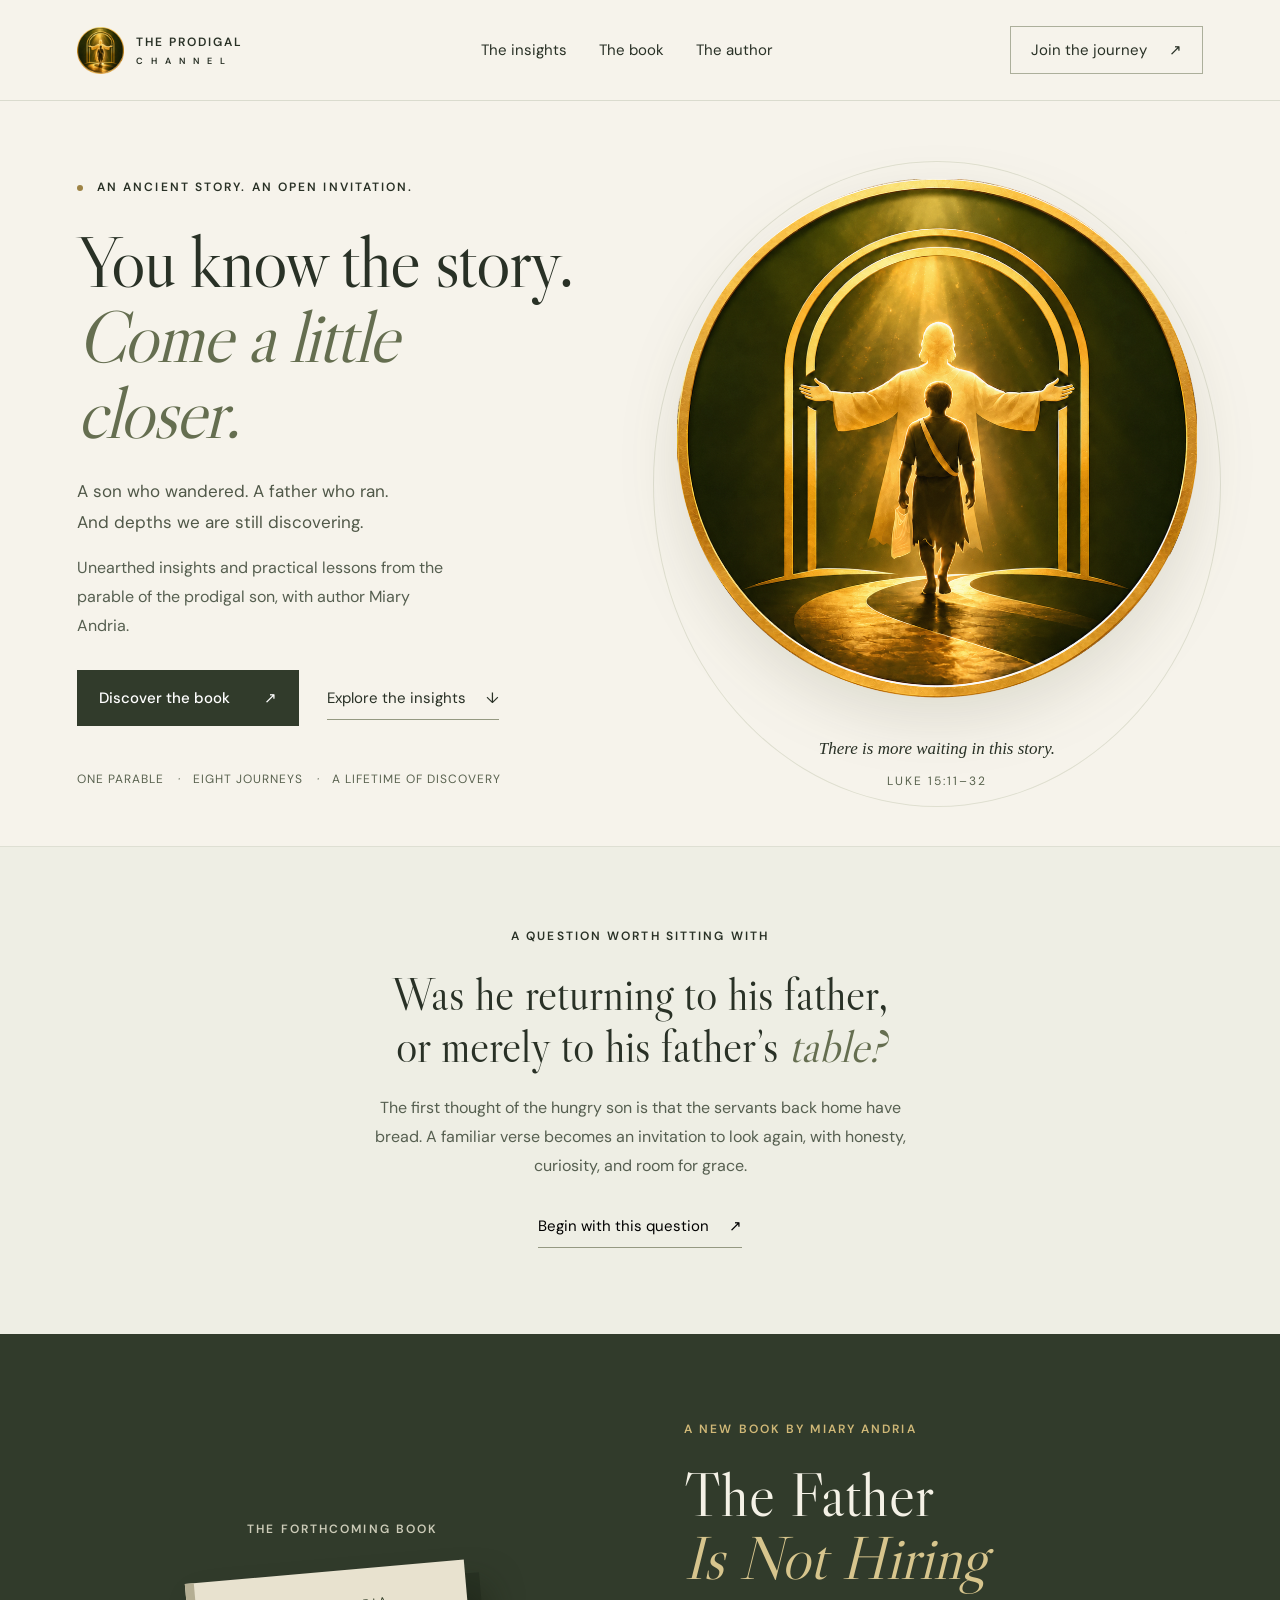
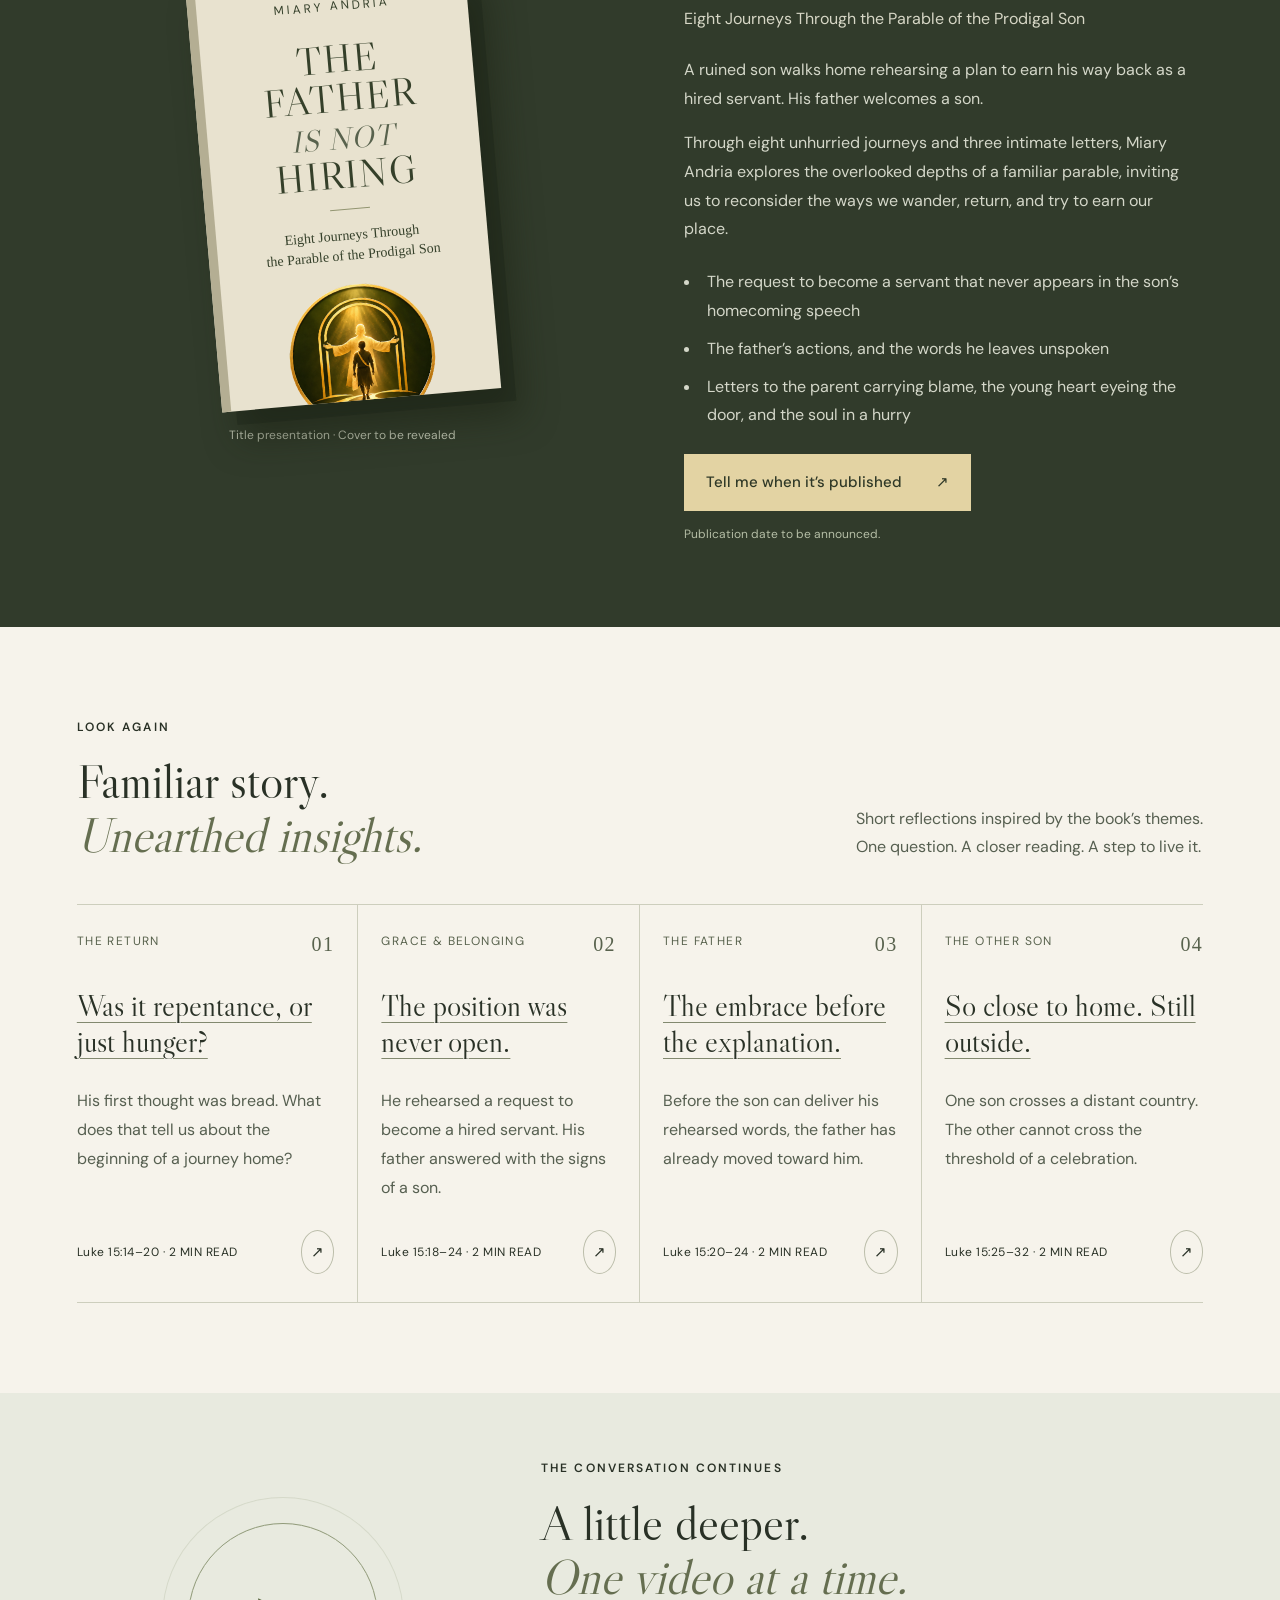
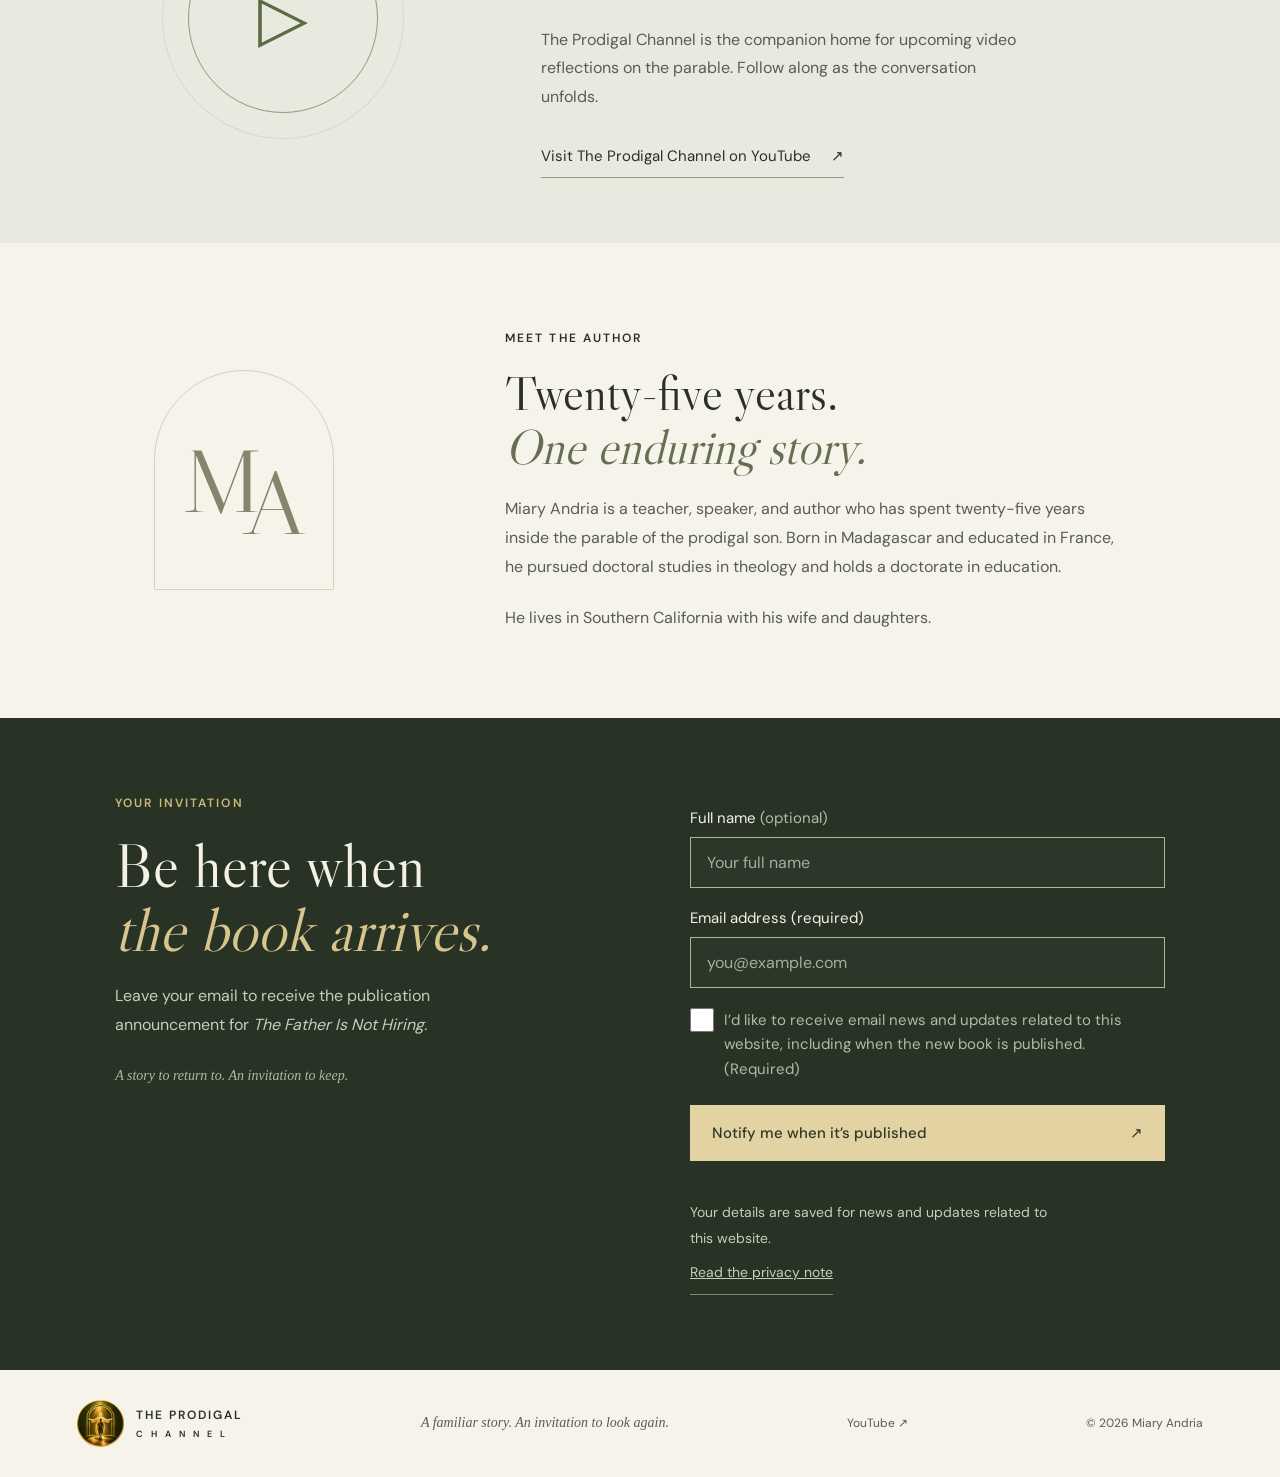
==== index.html @ 824c2f85 "Change sign-up to full name and align consent wording Rename the first_name column to full_name, and" ====
<!DOCTYPE html>
<html lang="en">
<head>
  <meta charset="UTF-8">
  <meta name="viewport" content="width=device-width, initial-scale=1">
  <title>The Prodigal Channel | The Father Is Not Hiring</title>
  <meta name="description" content="A familiar story. Unearthed insights. Explore the parable of the prodigal son and discover the forthcoming book by Miary Andria.">
  <link rel="icon" href="images/prodigal.png">
  <link rel="stylesheet" href="css/style.css">
  <script src="js/main.js" defer></script>
</head>
<body>
  <a class="skip-link" href="#main-content">Skip to main content</a>

  <header>
    <a class="brand" href="#" aria-label="The Prodigal Channel home">
      <img src="images/prodigal.png" alt="">
      <span>THE PRODIGAL<span class="brand-sub">C H A N N E L</span></span>
    </a>
    <nav aria-label="Main navigation">
      <a href="#insights">The insights</a>
      <a href="#book">The book</a>
      <a href="#author">The author</a>
    </nav>
    <a class="nav-cta" href="#notify">Join the journey <span aria-hidden="true">↗</span></a>
  </header>

  <main id="main-content" tabindex="-1">

    <!-- Hero -->
    <section class="hero">
      <div class="hero-copy">
        <div class="eyebrow"><span></span> AN ANCIENT STORY. AN OPEN INVITATION.</div>
        <h1>You know the story.<br><em>Come a little<br>closer.</em></h1>
        <p>A son who wandered. A father who ran.<br>And depths we are still discovering.</p>
        <p class="hero-small">Unearthed insights and practical lessons from the parable of the prodigal son, with author Miary Andria.</p>
        <div class="hero-actions">
          <a class="button" href="#book">Discover the book <span aria-hidden="true">↗</span></a>
          <a class="text-link" href="#insights">Explore the insights <span aria-hidden="true">↓</span></a>
        </div>
        <div class="verse">ONE PARABLE <i>·</i> EIGHT JOURNEYS <i>·</i> A LIFETIME OF DISCOVERY</div>
      </div>
      <div class="hero-art">
        <div class="orbit"></div>
        <img src="images/prodigal.png" alt="A son approaches a welcoming father through a golden archway">
        <div class="art-caption">There is more waiting in this story.<span>LUKE 15:11–32</span></div>
      </div>
    </section>

    <!-- Opening question -->
    <section class="opening">
      <span class="eyebrow">A QUESTION WORTH SITTING WITH</span>
      <h2>Was he returning to his father,<br>or merely to his father’s <em>table?</em></h2>
      <p>The first thought of the hungry son is that the servants back home have bread. A familiar verse becomes an invitation to look again, with honesty, curiosity, and room for grace.</p>
      <button class="text-link" aria-haspopup="dialog" data-dialog="dialog-hunger">Begin with this question <span aria-hidden="true">↗</span></button>
    </section>

    <!-- The book -->
    <section id="book" class="book-section">
      <div class="book-visual">
        <span class="eyebrow">THE FORTHCOMING BOOK</span>
        <div class="book-cover" aria-label="Title presentation, not final book cover">
          <div class="cover-top">MIARY ANDRIA</div>
          <div class="cover-title">THE FATHER<br><em>IS NOT</em><br>HIRING</div>
          <div class="cover-rule"></div>
          <div class="cover-sub">Eight Journeys Through<br>the Parable of the Prodigal Son</div>
          <img src="images/prodigal.png" alt="">
        </div>
        <small>Title presentation · Cover to be revealed</small>
      </div>
      <div class="book-copy">
        <div class="eyebrow gold">A NEW BOOK BY MIARY ANDRIA</div>
        <h2>The Father<br><em>Is Not Hiring</em></h2>
        <h3>Eight Journeys Through the Parable of the Prodigal Son</h3>
        <p>A ruined son walks home rehearsing a plan to earn his way back as a hired servant. His father welcomes a son.</p>
        <p>Through eight unhurried journeys and three intimate letters, Miary Andria explores the overlooked depths of a familiar parable, inviting us to reconsider the ways we wander, return, and try to earn our place.</p>
        <ul>
          <li>The request to become a servant that never appears in the son’s homecoming speech</li>
          <li>The father’s actions, and the words he leaves unspoken</li>
          <li>Letters to the parent carrying blame, the young heart eyeing the door, and the soul in a hurry</li>
        </ul>
        <a class="button light" href="#notify">Tell me when it’s published <span aria-hidden="true">↗</span></a>
        <small>Publication date to be announced.</small>
      </div>
    </section>

    <!-- Insights -->
    <section id="insights" class="insights">
      <div class="section-heading">
        <div>
          <div class="eyebrow">LOOK AGAIN</div>
          <h2>Familiar story.<br><em>Unearthed insights.</em></h2>
        </div>
        <p>Short reflections inspired by the book’s themes.<br>One question. A closer reading. A step to live it.</p>
      </div>
      <div class="article-grid">
        <article class="article">
          <div class="article-top"><span>THE RETURN</span><span>01</span></div>
          <h3><button class="article-trigger" aria-haspopup="dialog" data-dialog="dialog-hunger">Was it repentance, or just hunger?</button></h3>
          <p>His first thought was bread. What does that tell us about the beginning of a journey home?</p>
          <div class="article-bottom"><span>Luke 15:14–20 · 2 MIN READ</span><span class="circle-arrow" aria-hidden="true">↗</span></div>
        </article>
        <article class="article">
          <div class="article-top"><span>GRACE &amp; BELONGING</span><span>02</span></div>
          <h3><button class="article-trigger" aria-haspopup="dialog" data-dialog="dialog-position">The position was never open.</button></h3>
          <p>He rehearsed a request to become a hired servant. His father answered with the signs of a son.</p>
          <div class="article-bottom"><span>Luke 15:18–24 · 2 MIN READ</span><span class="circle-arrow" aria-hidden="true">↗</span></div>
        </article>
        <article class="article">
          <div class="article-top"><span>THE FATHER</span><span>03</span></div>
          <h3><button class="article-trigger" aria-haspopup="dialog" data-dialog="dialog-embrace">The embrace before the explanation.</button></h3>
          <p>Before the son can deliver his rehearsed words, the father has already moved toward him.</p>
          <div class="article-bottom"><span>Luke 15:20–24 · 2 MIN READ</span><span class="circle-arrow" aria-hidden="true">↗</span></div>
        </article>
        <article class="article">
          <div class="article-top"><span>THE OTHER SON</span><span>04</span></div>
          <h3><button class="article-trigger" aria-haspopup="dialog" data-dialog="dialog-outside">So close to home. Still outside.</button></h3>
          <p>One son crosses a distant country. The other cannot cross the threshold of a celebration.</p>
          <div class="article-bottom"><span>Luke 15:25–32 · 2 MIN READ</span><span class="circle-arrow" aria-hidden="true">↗</span></div>
        </article>
      </div>
    </section>

    <!-- YouTube -->
    <section class="youtube">
      <div class="play" aria-hidden="true">▷</div>
      <div>
        <div class="eyebrow">THE CONVERSATION CONTINUES</div>
        <h2>A little deeper.<br><em>One video at a time.</em></h2>
        <p>The Prodigal Channel is the companion home for upcoming video reflections on the parable. Follow along as the conversation unfolds.</p>
        <a class="text-link" href="https://www.youtube.com/@TheProdigalChannel">Visit The Prodigal Channel on YouTube <span aria-hidden="true">↗</span></a>
      </div>
    </section>

    <!-- Author -->
    <section id="author" class="author">
      <div class="author-mark" aria-hidden="true">M<span>A</span></div>
      <div>
        <div class="eyebrow">MEET THE AUTHOR</div>
        <h2>Twenty-five years.<br><em>One enduring story.</em></h2>
        <p>Miary Andria is a teacher, speaker, and author who has spent twenty-five years inside the parable of the prodigal son. Born in Madagascar and educated in France, he pursued doctoral studies in theology and holds a doctorate in education.</p>
        <p>He lives in Southern California with his wife and daughters.</p>
      </div>
    </section>

    <!-- Sign-up: submitted by js/main.js to api/signup.php -->
    <section id="notify" class="signup">
      <div>
        <div class="eyebrow gold">YOUR INVITATION</div>
        <h2>Be here when<br><em>the book arrives.</em></h2>
        <p>Leave your email to receive the publication announcement for <i>The Father Is Not Hiring.</i></p>
        <span class="signup-note">A story to return to. An invitation to keep.</span>
      </div>
      <div class="form-wrap">
        <form id="signup-form" action="api/signup.php" method="post" aria-label="Book publication notification" aria-describedby="signup-privacy">
          <label for="name">Full name <span>(optional)</span></label>
          <input id="name" name="name" autocomplete="name" placeholder="Your full name" maxlength="80">

          <label for="email">Email address (required)</label>
          <input id="email" name="email" type="email" inputmode="email" autocapitalize="none" spellcheck="false" autocomplete="email" placeholder="you@example.com" maxlength="254" required>

          <div class="honeypot" aria-hidden="true">
            <input name="website" aria-label="Leave this field empty" tabindex="-1" autocomplete="off">
          </div>

          <label class="consent">
            <input type="checkbox" name="consent" required>
            <span>I’d like to receive email news and updates related to this website, including when the new book is published. (Required)</span>
          </label>

          <button class="button light" type="submit">Notify me when it’s published <span aria-hidden="true">↗</span></button>
        </form>
        <p id="signup-status" class="form-status" role="status" aria-atomic="true" tabindex="-1"></p>
        <p id="signup-privacy" class="privacy-note">
          Your details are saved for news and updates related to this website.<br>
          <button aria-haspopup="dialog" data-dialog="dialog-privacy">Read the privacy note</button>
        </p>
      </div>
    </section>

  </main>

  <footer>
    <a class="brand" href="#" aria-label="The Prodigal Channel home">
      <img src="images/prodigal.png" alt="">
      <span>THE PRODIGAL<span class="brand-sub">C H A N N E L</span></span>
    </a>
    <span>A familiar story. An invitation to look again.</span>
    <a href="https://www.youtube.com/@TheProdigalChannel">YouTube ↗</a>
    <small>© 2026 Miary Andria</small>
  </footer>

  <!-- Dialogs -->

  <dialog id="dialog-hunger" aria-labelledby="dialog-hunger-title">
    <button class="close" aria-label="Close dialog">✕</button>
    <article>
      <div class="eyebrow">THE RETURN · Luke 15:14–20</div>
      <h2 id="dialog-hunger-title">Was it repentance, or just hunger?</h2>
      <span class="draft-note">A short reflection inspired by the book’s themes</span>
      <p>The son’s turning point begins with an ordinary, uncomfortable need: he is hungry. He remembers that his father’s hired servants have food to spare. Before he speaks of his wrongdoing, he thinks about survival.</p>
      <p>Does that make his return meaningless? The story invites us to sit with a more searching question. Must our motives be perfectly untangled before we take a step toward home? Hunger may start the journey, even when the traveler does not yet understand everything he needs.</p>
      <p>The father sees him while he is still far away. The welcome does not wait for a polished explanation. This is an invitation to examine our motives honestly without making perfect motives a condition for beginning.</p>
      <div class="practice">
        <div class="eyebrow">PUT IT INTO PRACTICE</div>
        <p>Name one need that has turned your attention toward God. Bring it honestly, without dressing it up.</p>
      </div>
      <a class="text-link" href="#notify">Continue the journey with the book <span aria-hidden="true">↗</span></a>
    </article>
  </dialog>

  <dialog id="dialog-position" aria-labelledby="dialog-position-title">
    <button class="close" aria-label="Close dialog">✕</button>
    <article>
      <div class="eyebrow">GRACE &amp; BELONGING · Luke 15:18–24</div>
      <h2 id="dialog-position-title">The position was never open.</h2>
      <span class="draft-note">A short reflection inspired by the book’s themes</span>
      <p>Before leaving the distant country, the son rehearses a speech. He will confess his sin, acknowledge his unworthiness, and ask to become a hired servant. It is a plan for survival, but also a plan to negotiate his place.</p>
      <p>When he reaches his father, the speech as Luke records it does not include that final request. Instead, the father calls for a robe, a ring, sandals, and a celebration. The son arrives with an employment proposal. The father speaks of his son being found.</p>
      <p>This is the question at the heart of The Father Is Not Hiring: where have we confused belonging with wages? Service can grow from love. It need not become an application for the love we long to receive.</p>
      <div class="practice">
        <div class="eyebrow">PUT IT INTO PRACTICE</div>
        <p>Notice one moment when you try to earn God’s welcome. What would the same act look like if it began with gratitude?</p>
      </div>
      <a class="text-link" href="#notify">Continue the journey with the book <span aria-hidden="true">↗</span></a>
    </article>
  </dialog>

  <dialog id="dialog-embrace" aria-labelledby="dialog-embrace-title">
    <button class="close" aria-label="Close dialog">✕</button>
    <article>
      <div class="eyebrow">THE FATHER · Luke 15:20–24</div>
      <h2 id="dialog-embrace-title">The embrace before the explanation.</h2>
      <span class="draft-note">A short reflection inspired by the book’s themes</span>
      <p>We often follow the son’s journey so closely that we hurry past the father’s movement. He sees. He feels compassion. He runs. He embraces. He kisses. All of this happens before the son’s recorded confession.</p>
      <p>The sequence matters. The father is not portrayed as a distant evaluator waiting to score a speech. His actions make the welcome visible before the son has explained himself. In this reunion, the father’s recorded words are directed to the servants as he prepares the celebration.</p>
      <p>This does not erase the son’s wrongdoing. It asks us to consider how compassion can meet someone in the truth of their failure. A welcome can open the way for an honest conversation.</p>
      <div class="practice">
        <div class="eyebrow">PUT IT INTO PRACTICE</div>
        <p>Think of a strained relationship. What small, wise act of compassion could make room for honesty?</p>
      </div>
      <a class="text-link" href="#notify">Continue the journey with the book <span aria-hidden="true">↗</span></a>
    </article>
  </dialog>

  <dialog id="dialog-outside" aria-labelledby="dialog-outside-title">
    <button class="close" aria-label="Close dialog">✕</button>
    <article>
      <div class="eyebrow">THE OTHER SON · Luke 15:25–32</div>
      <h2 id="dialog-outside-title">So close to home. Still outside.</h2>
      <span class="draft-note">A short reflection inspired by the book’s themes</span>
      <p>The older son is near the house when he hears the music. When he learns what has happened, he refuses to go in. His distance from the father is suddenly visible, even though he has never left the family’s land.</p>
      <p>His protest describes years of service and obedience. Yet he feels overlooked. The father comes out to him too, addressing him as a son and inviting him to see the returned wanderer as his brother.</p>
      <p>The parable leaves the invitation open. We are not told whether the older son enters. That unfinished ending turns the question toward us: can we rejoice in a welcome we did not control, for someone we believe has not earned it?</p>
      <div class="practice">
        <div class="eyebrow">PUT IT INTO PRACTICE</div>
        <p>Where has comparison made someone else’s joy feel like your loss? Pray for the freedom to celebrate their good.</p>
      </div>
      <a class="text-link" href="#notify">Continue the journey with the book <span aria-hidden="true">↗</span></a>
    </article>
  </dialog>

  <dialog id="dialog-privacy" aria-labelledby="dialog-privacy-title">
    <button class="close" aria-label="Close dialog">✕</button>
    <article>
      <div class="eyebrow">PRIVACY NOTE</div>
      <h2 id="dialog-privacy-title">A simple invitation.</h2>
      <p>This form collects your email address, optional full name, consent, and the date of your request so you can be notified when the new book is published.</p>
      <p>Your email address will never be shared with any other party. It will be used strictly for any news or updates related to this website.</p>
      <p>Respecting your privacy is our top priority.</p>
    </article>
  </dialog>
</body>
</html>
---- css/style.css ----
/* ---------- Fonts (self-hosted) ---------- */

@font-face {
  font-family: "DM Sans";
  font-style: normal;
  font-weight: 400;
  font-display: swap;
  src: url("../fonts/dm-sans-latin-400-normal.woff2") format("woff2");
}

@font-face {
  font-family: "DM Sans";
  font-style: normal;
  font-weight: 500;
  font-display: swap;
  src: url("../fonts/dm-sans-latin-500-normal.woff2") format("woff2");
}

@font-face {
  font-family: "DM Sans";
  font-style: normal;
  font-weight: 600;
  font-display: swap;
  src: url("../fonts/dm-sans-latin-600-normal.woff2") format("woff2");
}

@font-face {
  font-family: "DM Sans";
  font-style: normal;
  font-weight: 700;
  font-display: swap;
  src: url("../fonts/dm-sans-latin-700-normal.woff2") format("woff2");
}

@font-face {
  font-family: "Libre Caslon Display";
  font-style: normal;
  font-weight: 400;
  font-display: swap;
  src: url("../fonts/libre-caslon-display-latin-400-normal.woff2") format("woff2");
}


/* ---------- Tokens and base ---------- */

:root {
  --paper: #f6f3eb;
  --ink: #293126;
  --olive: #313b2b;
  --gold: #d0b877;
  --muted: #6d7066;
}
* {
  box-sizing: border-box;
}
html {
  scroll-behavior: smooth;
  scroll-padding-top: 30px;
}
body {
  background: var(--paper);
  color: var(--ink);
  margin: 0;
  font-family:
    DM Sans,
    Arial,
    sans-serif;
  font-size: 15px;
}
a {
  color: inherit;
  text-decoration: none;
}
button,
input {
  font: inherit;
}
button,
a,
input {
  -webkit-tap-highlight-color: transparent;
}
button {
  cursor: pointer;
}
:is(a:focus-visible, button:focus-visible, input:focus-visible) {
  outline-offset: 5px;
  outline: 3px solid #a08a47;
}

/* ---------- Header ---------- */

header {
  border-bottom: 1px solid #dadbce;
  justify-content: space-between;
  align-items: center;
  gap: 30px;
  max-width: 1440px;
  margin: auto;
  padding: 26px 6%;
  display: flex;
}
.brand {
  letter-spacing: 2px;
  align-items: center;
  gap: 12px;
  font-size: 12px;
  font-weight: 600;
  display: flex;
}
.brand img {
  object-fit: contain;
  width: 47px;
  height: 47px;
}
.brand-sub {
  letter-spacing: 4px;
  margin-top: 5px;
  font-size: 9px;
  display: block;
}
nav {
  gap: 32px;
  font-size: 13px;
  display: flex;
}
.nav-cta {
  border: 1px solid #acaf9b;
  padding: 13px 20px;
  font-size: 12px;
}
.nav-cta span {
  margin-left: 22px;
}

/* ---------- Hero ---------- */

.hero {
  grid-template-columns: 1.04fr 1fr;
  align-items: center;
  gap: 40px;
  max-width: 1440px;
  min-height: 730px;
  margin: auto;
  padding: 76px 6% 55px;
  display: grid;
}
.eyebrow {
  letter-spacing: 2.1px;
  font-size: 10px;
  font-weight: 600;
  line-height: 1.8;
}
.eyebrow > span {
  background: #9d8345;
  border-radius: 50%;
  width: 6px;
  height: 6px;
  margin-right: 9px;
  display: inline-block;
}
h1,
h2,
h3,
p {
  margin: 0;
}
h1,
h2,
h3 {
  font-family:
    Libre Caslon Display,
    Georgia,
    serif;
  font-weight: 400;
}
h1 {
  letter-spacing: -2px;
  margin: 25px 0;
  font-size: clamp(55px, 5.7vw, 84px);
  line-height: 1.04;
}
em {
  color: #7d805c;
  font-weight: 400;
}
h1 em {
  font-style: italic;
}
p {
  line-height: 1.8;
}
.hero-copy > p {
  color: #505848;
  font-size: 17px;
}
.hero-copy .hero-small {
  max-width: 370px;
  color: var(--muted);
  margin-top: 17px;
  font-size: 13px;
}
.hero-actions {
  align-items: center;
  gap: 28px;
  margin: 29px 0 43px;
  display: flex;
}
.button {
  background: var(--olive);
  color: #fff;
  border: 0;
  justify-content: space-between;
  align-items: center;
  gap: 34px;
  padding: 17px 22px;
  font-size: 12px;
  font-weight: 500;
  transition:
    background 0.2s,
    transform 0.2s;
  display: inline-flex;
}
.button:hover {
  background: #4e5b3d;
  transform: translateY(-2px);
}
.text-link {
  background: 0 0;
  border: 0;
  border-bottom: 1px solid #959982;
  align-items: center;
  gap: 20px;
  padding: 7px 0;
  font-size: 12px;
  display: inline-flex;
}
.verse {
  letter-spacing: 1.6px;
  color: #777e70;
  font-size: 8px;
}
.verse i {
  padding: 0 9px;
}
.hero-art {
  text-align: center;
  position: relative;
}
.hero-art > img {
  filter: drop-shadow(0 22px 28px #3d3f1820);
  width: 100%;
  max-width: 520px;
  position: relative;
}
.orbit {
  border: 1px solid #dfdfd0;
  border-radius: 50%;
  position: absolute;
  inset: -18px;
}
.art-caption {
  margin-top: 35px;
  font:
    italic 17px Georgia,
    serif;
  position: relative;
}
.art-caption span {
  letter-spacing: 2px;
  color: var(--muted);
  margin-top: 14px;
  font:
    8px DM Sans,
    sans-serif;
  display: block;
}

/* ---------- Opening question ---------- */

.opening {
  text-align: center;
  background: #eeeee4;
  border-top: 1px solid #dedfd3;
  padding: 77px 24px 86px;
}
.opening h2 {
  margin: 22px 0;
  font-size: 45px;
  line-height: 1.14;
}
.opening p {
  max-width: 570px;
  color: var(--muted);
  margin: 0 auto 24px;
  font-size: 14px;
}

/* ---------- The book ---------- */

.book-section {
  background: var(--olive);
  color: #f4f1e6;
  grid-template-columns: 1fr 1fr;
  align-items: center;
  gap: 8%;
  padding: 85px max(7%, 50vw - 600px);
  display: grid;
}
.book-visual {
  text-align: center;
}
.book-visual > .eyebrow {
  color: #cccbb8;
}
.book-cover {
  color: #35402a;
  background: #e8e2cf;
  border-left: 9px solid #b4ae93;
  width: 280px;
  min-height: 415px;
  margin: 30px auto 22px;
  padding: 27px 22px 0;
  position: relative;
  overflow: hidden;
  transform: rotate(-5deg);
  box-shadow:
    14px 14px #18231555,
    18px 28px 34px #19201080;
}
.cover-top {
  letter-spacing: 3px;
  font-size: 9px;
}
.cover-title {
  letter-spacing: 1px;
  margin-top: 25px;
  font:
    39px/0.99 Libre Caslon Display,
    Georgia,
    serif;
}
.cover-title em {
  font-size: 30px;
}
.cover-rule {
  border-top: 1px solid #929571;
  width: 40px;
  margin: 16px auto;
}
.cover-sub {
  font:
    13px/1.4 Georgia,
    serif;
}
.book-cover img {
  width: 145px;
  margin: 19px auto -29px;
  display: block;
}
.book-visual small {
  color: #b9bfac;
  font-size: 9px;
}
.gold {
  color: var(--gold);
}
.book-copy h2 {
  margin: 22px 0 16px;
  font-size: 61px;
  line-height: 1.04;
}
.book-copy h3 {
  color: #d7d7c6;
  max-width: 310px;
  margin-bottom: 25px;
  font-family: inherit;
  font-size: 12px;
  font-weight: 400;
  line-height: 1.6;
}
.book-copy p {
  color: #d4d7c9;
  margin: 15px 0;
  font-size: 13px;
}
.book-copy ul {
  color: #d4d7c9;
  margin: 24px 0;
  padding-left: 17px;
  font-size: 12px;
  line-height: 1.8;
}
.book-copy li {
  margin: 9px 0;
  padding-left: 6px;
}
.light {
  color: #2f3827;
  background: #e3d3a3;
}
.light:hover {
  background: #f4e2ad;
}
.book-copy small {
  color: #b4bda5;
  margin-top: 15px;
  font-size: 10px;
  display: block;
}

/* ---------- Insights ---------- */

.insights {
  max-width: 1440px;
  margin: auto;
  padding: 90px 6%;
}
.section-heading {
  justify-content: space-between;
  align-items: flex-end;
  gap: 30px;
  margin-bottom: 42px;
  display: flex;
}
.section-heading h2,
.author h2,
.youtube h2 {
  margin-top: 16px;
  font-size: 49px;
  line-height: 1.1;
}
.section-heading > p {
  color: var(--muted);
  font-size: 13px;
}
.article-grid {
  border-top: 1px solid #cdcebd;
  border-bottom: 1px solid #cdcebd;
  grid-template-columns: repeat(4, 1fr);
  display: grid;
}
.article {
  text-align: left;
  color: inherit;
  background: 0 0;
  border: 0;
  border-right: 1px solid #cdcebd;
  flex-direction: column;
  padding: 28px 23px;
  transition: background 0.2s;
  display: flex;
}
.article:first-child {
  padding-left: 0;
}
.article:last-child {
  border-right: 0;
  padding-right: 0;
}
.article:hover {
  background: #eeeee3;
}
.article-top {
  color: #7c8066;
  letter-spacing: 1.4px;
  justify-content: space-between;
  gap: 12px;
  font-size: 8px;
  display: flex;
}
.article-top span:last-child {
  color: #a6a990;
  font: 20px Georgia;
}
.article h3 {
  min-height: 100px;
  margin: 27px 0 18px;
  font-size: 30px;
  line-height: 1.12;
}
.article p {
  color: var(--muted);
  margin-bottom: 28px;
  font-size: 12px;
}
.article-bottom {
  letter-spacing: 0.5px;
  justify-content: space-between;
  align-items: center;
  gap: 8px;
  margin-top: auto;
  font-size: 7px;
  display: flex;
}
.circle-arrow {
  border: 1px solid #bcbeab;
  border-radius: 50%;
  padding: 9px;
  font-size: 15px;
}

/* ---------- YouTube ---------- */

.youtube {
  background: #e8eadf;
  grid-template-columns: 0.7fr 1.3fr;
  align-items: center;
  gap: 90px;
  padding: 65px max(9%, 50vw - 575px);
  display: grid;
}
.play {
  color: #5d6b45;
  border: 1px solid #919b7a;
  border-radius: 50%;
  justify-content: center;
  align-items: center;
  width: 190px;
  height: 190px;
  margin: auto;
  font-size: 65px;
  display: flex;
  box-shadow:
    0 0 0 25px #e8eadf,
    0 0 0 26px #d5d9c9;
}
.youtube p {
  max-width: 480px;
  color: var(--muted);
  margin: 22px 0;
  font-size: 13px;
}

/* ---------- Author ---------- */

.author {
  grid-template-columns: 0.6fr 1.4fr;
  align-items: center;
  gap: 85px;
  max-width: 1300px;
  margin: auto;
  padding: 85px 12%;
  display: grid;
}
.author-mark {
  color: #83866c;
  border: 1px solid #d1d2bf;
  border-radius: 100px 100px 0 0;
  justify-content: center;
  align-items: center;
  width: 180px;
  height: 220px;
  font:
    90px Libre Caslon Display,
    Georgia;
  display: flex;
}
.author-mark span {
  margin-top: 45px;
  margin-left: -15px;
}
.author p {
  color: var(--muted);
  margin-top: 22px;
  font-size: 13px;
}

/* ---------- Sign-up ---------- */

.signup {
  color: #f4f1e5;
  background: #293325;
  grid-template-columns: 1fr 1fr;
  gap: 100px;
  padding: 75px 9%;
  display: grid;
}
.signup h2 {
  margin: 20px 0;
  font-size: 61px;
  line-height: 1.05;
}
.signup p {
  color: #c6cebb;
  max-width: 370px;
  font-size: 13px;
}
.signup-note {
  color: #afba9e;
  margin-top: 28px;
  font: italic 14px Georgia;
  display: block;
}
.form-wrap {
  padding-top: 15px;
}
form label:not(.consent) {
  margin-bottom: 9px;
  font-size: 11px;
  display: block;
}
label > span {
  color: #b2bba7;
}
form input:not([type="checkbox"]) {
  color: #fff;
  background: #ffffff05;
  border: 1px solid #64715a;
  border-radius: 0;
  width: 100%;
  margin-bottom: 20px;
  padding: 14px 16px;
}
input::placeholder {
  color: #a4af9b;
}
.consent {
  align-items: flex-start;
  gap: 10px;
  margin: 0 0 23px;
  font-size: 11px;
  line-height: 1.6;
  display: flex;
}
.consent input {
  accent-color: #cfbd89;
  margin-top: 3px;
}
.form-wrap .button {
  width: 100%;
}
.button:disabled {
  opacity: 0.6;
}
.signup .privacy-note {
  margin-top: 15px;
  font-size: 10px;
  line-height: 1.8;
}
.privacy-note button {
  color: inherit;
  background: 0 0;
  border: 0;
  border-bottom: 1px solid #7e8b70;
  padding: 0;
  font-size: 10px;
}
.form-status {
  padding-top: 10px;
}
.signup .success {
  color: #e5d6aa;
  padding: 30px 0;
  font: 26px/1.5 Georgia;
}
.honeypot {
  width: 1px;
  height: 1px;
  position: absolute;
  left: -10000px;
  overflow: hidden;
}

/* ---------- Footer ---------- */

footer {
  justify-content: space-between;
  align-items: center;
  gap: 25px;
  padding: 30px 6%;
  display: flex;
}
footer > span {
  color: var(--muted);
  font: italic 12px Georgia;
}
footer > a:not(.brand),
footer small {
  color: var(--muted);
  font-size: 10px;
}

/* ---------- Dialogs ---------- */

dialog {
  background: var(--paper);
  color: var(--ink);
  border: 0;
  border-radius: 2px;
  width: min(760px, 100% - 30px);
  max-height: 88vh;
  padding: 60px;
}
dialog::backdrop {
  -webkit-backdrop-filter: blur(4px);
  backdrop-filter: blur(4px);
  background: #172113b8;
}
.close {
  color: var(--ink);
  background: 0 0;
  border: 0;
  font-size: 23px;
  position: absolute;
  top: 18px;
  right: 20px;
}
dialog h2 {
  margin: 20px 0;
  font-size: 48px;
  line-height: 1.1;
}
dialog p {
  color: #535d49;
  margin: 20px 0;
  font-size: 15px;
}
.draft-note {
  color: #858b78;
  font-size: 10px;
}
.practice {
  background: #e8eadf;
  margin: 28px 0;
  padding: 22px;
}
.practice p {
  margin: 10px 0 0;
}

/* ---------- Responsive layout ---------- */

@media (min-width: 1500px) {
  .hero {
    min-height: 800px;
  }
}
@media (max-width: 1000px) {
  nav {
    gap: 17px;
  }
  .hero {
    gap: 20px;
    min-height: 650px;
  }
  .hero-actions {
    gap: 15px;
  }
  .verse {
    font-size: 7px;
  }
  .article-grid {
    grid-template-columns: repeat(2, 1fr);
  }
  .article:nth-child(2) {
    border-right: 0;
  }
  .article:nth-child(n + 3) {
    border-top: 1px solid #cdcebd;
  }
  .article:first-child,
  .article:last-child {
    padding: 28px 23px;
  }
  .article h3 {
    min-height: 65px;
  }
  .signup {
    gap: 50px;
  }
  .author {
    gap: 45px;
    padding: 70px 8%;
  }
  .book-section {
    gap: 6%;
  }
  .book-copy h2 {
    font-size: 52px;
  }
  .youtube {
    gap: 55px;
  }
  footer > span {
    display: none;
  }
}
@media (max-width: 680px) {
  header {
    gap: 12px;
    padding: 18px 6%;
  }
  nav {
    display: none;
  }
  .brand {
    letter-spacing: 1px;
    font-size: 10px;
  }
  .brand img {
    width: 38px;
    height: 38px;
  }
  .brand-sub {
    font-size: 8px;
  }
  .nav-cta {
    padding: 10px;
    font-size: 10px;
  }
  .nav-cta span {
    margin-left: 10px;
  }
  .hero {
    grid-template-columns: 1fr;
    gap: 60px;
    padding-top: 45px;
  }
  .hero h1 {
    font-size: 62px;
  }
  .hero-copy > p {
    font-size: 16px;
  }
  .hero-art {
    max-width: 330px;
    margin: 0 auto 20px;
  }
  .hero-actions {
    flex-wrap: wrap;
  }
  .eyebrow {
    font-size: 9px;
  }
  .verse {
    font-size: 7px;
  }
  .opening {
    padding: 55px 7%;
  }
  .opening h2 {
    font-size: 36px;
  }
  .book-section {
    grid-template-columns: 1fr;
    gap: 50px;
    padding: 55px 8%;
  }
  .book-copy h2 {
    font-size: 53px;
  }
  .book-visual {
    order: 2;
  }
  .book-cover {
    width: 240px;
    min-height: 370px;
  }
  .cover-title {
    font-size: 33px;
  }
  .book-cover img {
    width: 125px;
  }
  .insights {
    padding: 55px 6%;
  }
  .section-heading {
    display: block;
  }
  .section-heading > p {
    margin-top: 20px;
  }
  .section-heading h2,
  .author h2,
  .youtube h2 {
    font-size: 41px;
  }
  .article-grid {
    grid-template-columns: 1fr;
  }
  .article {
    border-bottom: 1px solid #cdcebd;
    border-right: 0;
    padding: 25px 0 !important;
  }
  .article:nth-child(n + 3) {
    border-top: 0;
  }
  .article h3 {
    min-height: 0;
    margin: 17px 0;
    font-size: 33px;
  }
  .article p {
    margin-bottom: 20px;
    font-size: 13px;
  }
  .article-bottom {
    font-size: 9px;
  }
  .article:last-child {
    border-bottom: 0;
  }
  .youtube {
    grid-template-columns: 1fr;
    gap: 40px;
    padding: 55px 8%;
  }
  .play {
    width: 105px;
    height: 105px;
    margin: 20px auto;
    font-size: 40px;
  }
  .author {
    grid-template-columns: 1fr;
    gap: 30px;
    padding: 55px 8%;
  }
  .author-mark {
    width: 90px;
    height: 110px;
    font-size: 50px;
  }
  .author-mark span {
    margin-top: 25px;
    margin-left: -8px;
  }
  .signup {
    grid-template-columns: 1fr;
    gap: 25px;
    padding: 55px 8%;
  }
  .signup h2 {
    font-size: 52px;
  }
  footer {
    flex-wrap: wrap;
    padding: 25px 6%;
  }
  footer small {
    width: 100%;
  }
  dialog {
    padding: 50px 24px 30px;
  }
  dialog h2 {
    font-size: 38px;
  }
}
@media (prefers-reduced-motion: reduce) {
  html {
    scroll-behavior: auto;
  }
  * {
    transition: none !important;
  }
}

/* ---------- Accessibility and type refinements ---------- */

:root {
  --muted: #565f50;
}
body {
  font-size: 1rem;
}
p,
li {
  overflow-wrap: anywhere;
}
main:focus {
  outline: none;
}
img {
  max-width: 100%;
}
header,
section,
footer,
.hero-copy,
.hero-art,
.book-copy,
.form-wrap {
  min-width: 0;
}
.skip-link {
  z-index: 1000;
  color: #293126;
  background: #fff;
  border: 3px solid #293126;
  padding: 16px;
  position: fixed;
  top: 12px;
  left: 12px;
  transform: translateY(-200%);
}
.skip-link:focus {
  transform: translateY(0);
}
a:focus-visible {
  outline-offset: 4px;
  outline: 3px solid #293126;
  box-shadow: 0 0 0 7px #f6f3eb;
}
button:focus-visible {
  outline-offset: 4px;
  outline: 3px solid #293126;
  box-shadow: 0 0 0 7px #f6f3eb;
}
input:focus-visible {
  outline-offset: 4px;
  outline: 3px solid #293126;
  box-shadow: 0 0 0 7px #f6f3eb;
}
[tabindex="-1"]:focus-visible {
  outline-offset: 4px;
  outline: 3px solid #293126;
  box-shadow: 0 0 0 7px #f6f3eb;
}
:is(.signup :focus-visible, .book-section :focus-visible) {
  outline-color: #fff;
  box-shadow: 0 0 0 7px #293325;
}
nav a,
.nav-cta,
footer a,
.text-link {
  align-items: center;
  min-height: 44px;
  display: inline-flex;
}
.button {
  white-space: normal;
  min-height: 48px;
  font-size: 0.9375rem;
  line-height: 1.5;
}
.text-link,
.nav-cta,
nav {
  font-size: 0.9375rem;
}
.eyebrow {
  font-size: 0.75rem;
}
.verse {
  color: #59624f;
  letter-spacing: 1px;
  font-size: 0.75rem;
  line-height: 1.8;
}
.hero-copy .hero-small,
.opening p,
.book-copy p,
.book-copy ul,
.section-heading > p,
.article p,
.youtube p,
.author p,
.signup p,
dialog p {
  font-size: 1rem;
}
.book-copy h3 {
  max-width: none;
  font-size: 1rem;
}
.hero-actions {
  flex-wrap: wrap;
}
.art-caption span,
.book-visual small,
.book-copy small,
.article-top,
.article-bottom,
.draft-note,
footer small,
footer > a:not(.brand),
.cover-top {
  font-size: 0.75rem;
}
.art-caption span,
.article-top,
.article-top span:last-child,
.draft-note {
  color: #58624d;
}
.article-top span:last-child {
  font-size: 1.25rem;
}
.article-bottom {
  flex-wrap: wrap;
  line-height: 1.6;
}
.article h3 {
  min-height: 0;
}
.article-trigger {
  font: inherit;
  color: inherit;
  text-align: left;
  text-underline-offset: 6px;
  background: 0 0;
  border: 0;
  width: 100%;
  min-height: 44px;
  padding: 5px 0;
  line-height: 1.2;
  -webkit-text-decoration: underline #82896f;
  text-decoration: underline #82896f;
  text-decoration-thickness: 1px;
}
.article-trigger:hover {
  text-decoration-thickness: 2px;
}
.article {
  cursor: default;
}
.article p {
  margin-top: 4px;
}
.article-top {
  flex-wrap: wrap;
}
.article-top span:last-child,
.cover-title em {
  color: #58624d;
}
.cover-sub {
  font-size: 0.875rem;
}
em {
  color: #656e50;
}
.book-copy h2 em,
.signup h2 em {
  color: #d7c58d;
}
.article-grid {
  gap: 0;
}
form label:not(.consent),
.consent {
  font-size: 0.9375rem;
}
.consent {
  cursor: pointer;
  align-items: flex-start;
  min-height: 44px;
}
.consent input {
  accent-color: #e3d3a3;
  flex: 0 0 24px;
  width: 24px;
  height: 24px;
  margin: 0;
}
.consent span {
  line-height: 1.65;
}
form input:not([type="checkbox"]) {
  border-color: #acb89e;
  min-height: 48px;
  font-size: 1rem;
}
.signup .privacy-note,
.privacy-note button {
  font-size: 0.875rem;
}
.privacy-note button {
  min-height: 44px;
  text-decoration: underline;
}
.form-status {
  min-height: 1.5em;
}
.close {
  float: right;
  z-index: 1;
  background: var(--paper);
  width: 44px;
  height: 44px;
  margin: -40px -15px 0 0;
  position: sticky;
  top: 10px;
  right: 10px;
}
.brand-sub {
  letter-spacing: 3px;
}
dialog {
  overscroll-behavior: contain;
}
.book-cover {
  max-width: 100%;
}
footer {
  flex-wrap: wrap;
}
footer > span {
  font-size: 0.875rem;
}
.play {
  flex-shrink: 0;
}

/* ---------- Responsive refinements ---------- */

@media (max-width: 1100px) {
  .article-grid {
    grid-template-columns: repeat(2, minmax(0, 1fr));
  }
  .article:nth-child(2) {
    border-right: 0;
  }
  .article:nth-child(n + 3) {
    border-top: 1px solid #cdcebd;
  }
  .article:first-child,
  .article:last-child {
    padding: 28px 23px;
  }
  .hero h1 {
    font-size: clamp(3rem, 6vw, 5.25rem);
  }
  .hero-art {
    width: 100%;
  }
  .signup {
    gap: 40px;
  }
  .book-copy .button {
    gap: 12px;
  }
}
@media (max-width: 760px) {
  header {
    flex-wrap: wrap;
    gap: 12px;
  }
  header nav {
    border-top: 1px solid #d1d3c5;
    flex-wrap: wrap;
    order: 3;
    justify-content: space-between;
    gap: 10px;
    width: 100%;
    padding-top: 8px;
    display: flex;
  }
  .hero {
    grid-template-columns: minmax(0, 1fr);
    gap: 48px;
  }
  .hero-art {
    max-width: 420px;
    margin: auto;
  }
  .book-section,
  .signup,
  .youtube,
  .author {
    grid-template-columns: minmax(0, 1fr);
  }
  .section-heading {
    display: block;
  }
  .section-heading > p {
    margin-top: 20px;
  }
  .author-mark {
    margin: auto;
  }
  .hero-art .orbit {
    inset: -10px;
  }
  .book-visual {
    order: 0;
  }
  .book-copy h2,
  .signup h2 {
    font-size: clamp(2.75rem, 9vw, 3.8rem);
  }
}
@media (max-width: 680px) {
  .article-grid {
    grid-template-columns: minmax(0, 1fr);
  }
  .article:nth-child(n) {
    border-top: 0;
    border-bottom: 1px solid #cdcebd;
    border-right: 0;
  }
  .hero h1 {
    letter-spacing: -1px;
    font-size: clamp(2.75rem, 10.5vw, 3.875rem);
  }
  .nav-cta {
    font-size: 0.8125rem;
  }
  .brand {
    gap: 8px;
    font-size: 0.6875rem;
  }
  .brand-sub {
    letter-spacing: 2px;
    font-size: 0.625rem;
  }
  .hero {
    padding-top: 35px;
  }
  .hero-art {
    width: calc(100% - 20px);
    max-width: 330px;
  }
  .verse {
    font-size: 0.75rem;
  }
  .eyebrow {
    letter-spacing: 1.5px;
    font-size: 0.75rem;
  }
  .article-bottom {
    font-size: 0.75rem;
  }
  .book-cover {
    transform: none;
  }
  .book-copy .button,
  .hero-actions .button {
    max-width: 100%;
  }
  .signup .button {
    gap: 10px;
  }
  .opening h2,
  .section-heading h2,
  .author h2,
  .youtube h2,
  dialog h2 {
    font-size: clamp(2rem, 8vw, 2.6rem);
  }
  dialog {
    padding: 55px 24px 30px;
  }
  .close {
    margin: -45px -12px 0 0;
  }
  .text-link {
    gap: 12px;
    line-height: 1.6;
  }
  footer .brand {
    max-width: 100%;
  }
}

/* ---------- High-contrast mode ---------- */

@media (forced-colors: active) {
  .button,
  .article-trigger,
  .close,
  .nav-cta,
  input {
    border: 1px solid buttontext;
  }
  .consent input {
    -webkit-appearance: auto;
    appearance: auto;
  }
  :is(a:focus-visible, button:focus-visible, input:focus-visible) {
    box-shadow: none;
    outline: 3px solid highlight;
  }
}
.close {
  float: none;
  margin: -35px 0 16px auto;
  display: block;
  top: 0;
  right: 0;
}
dialog article {
  clear: none;
}
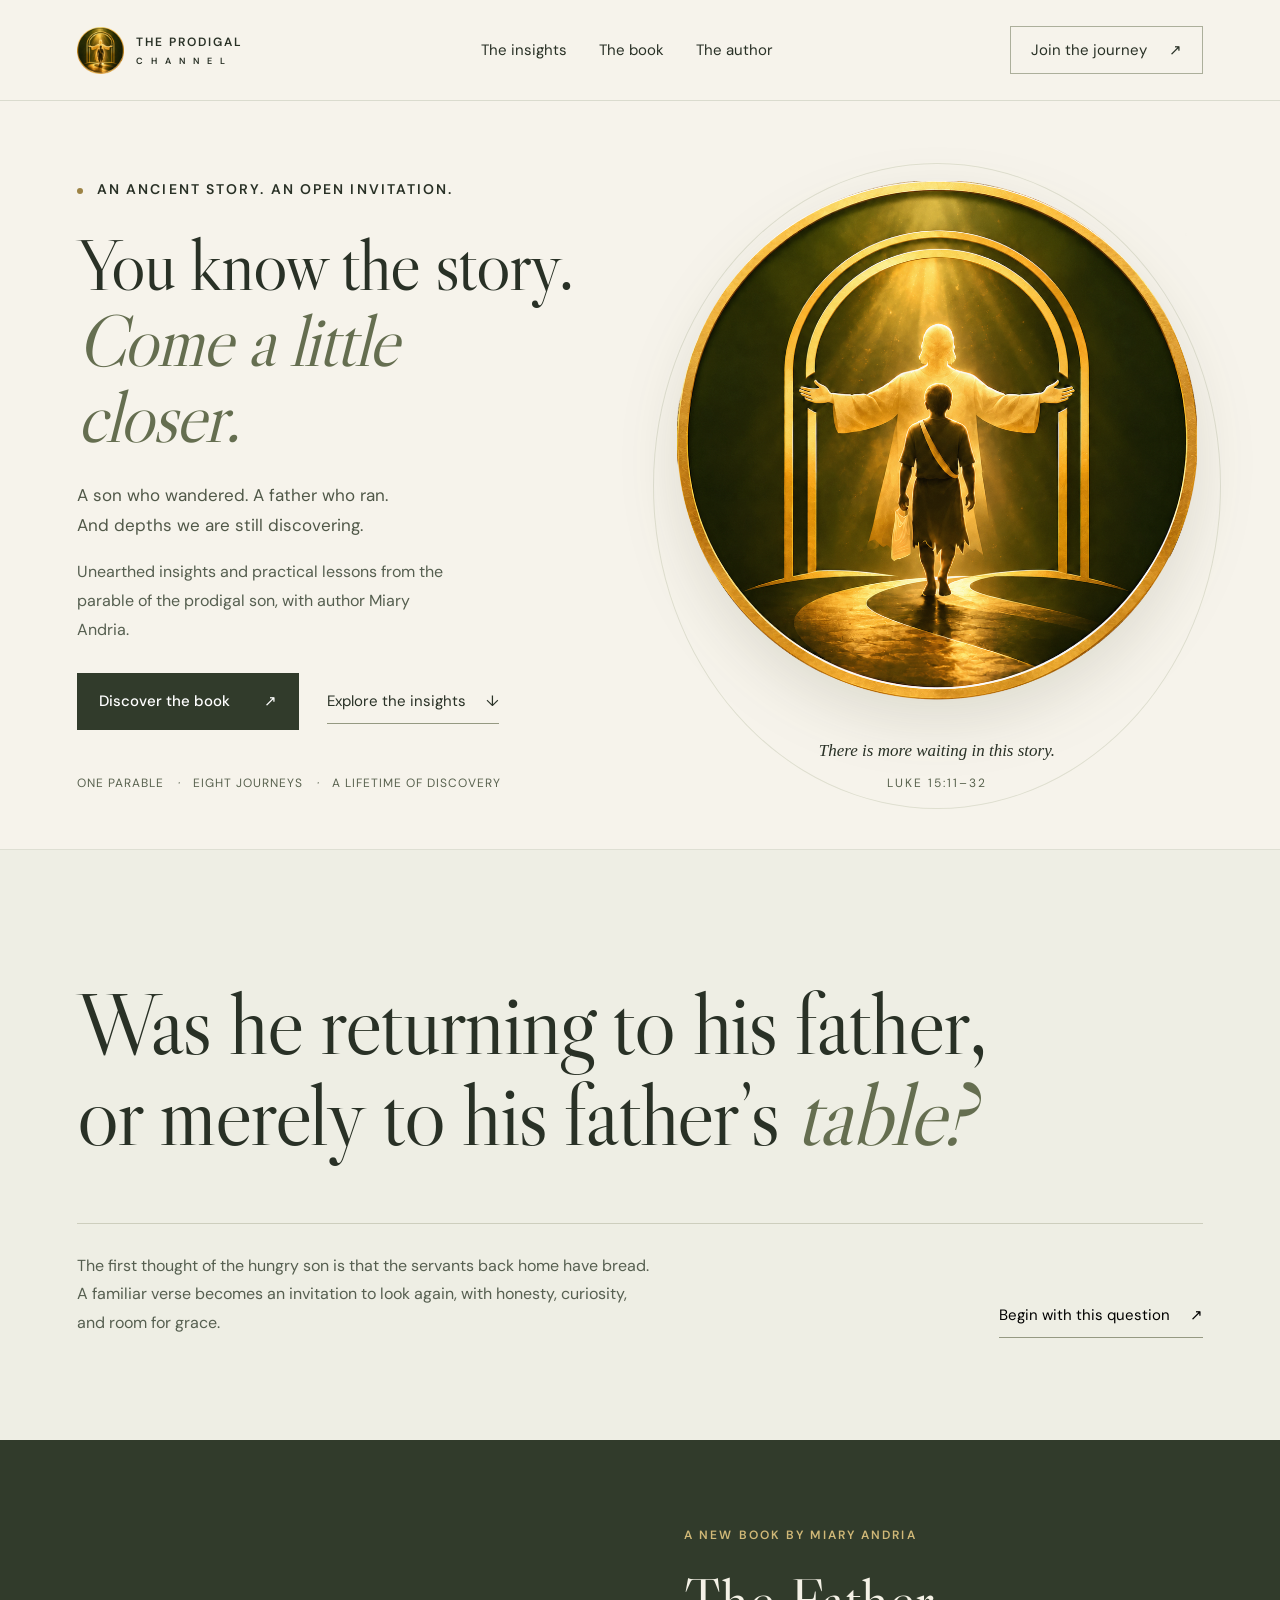
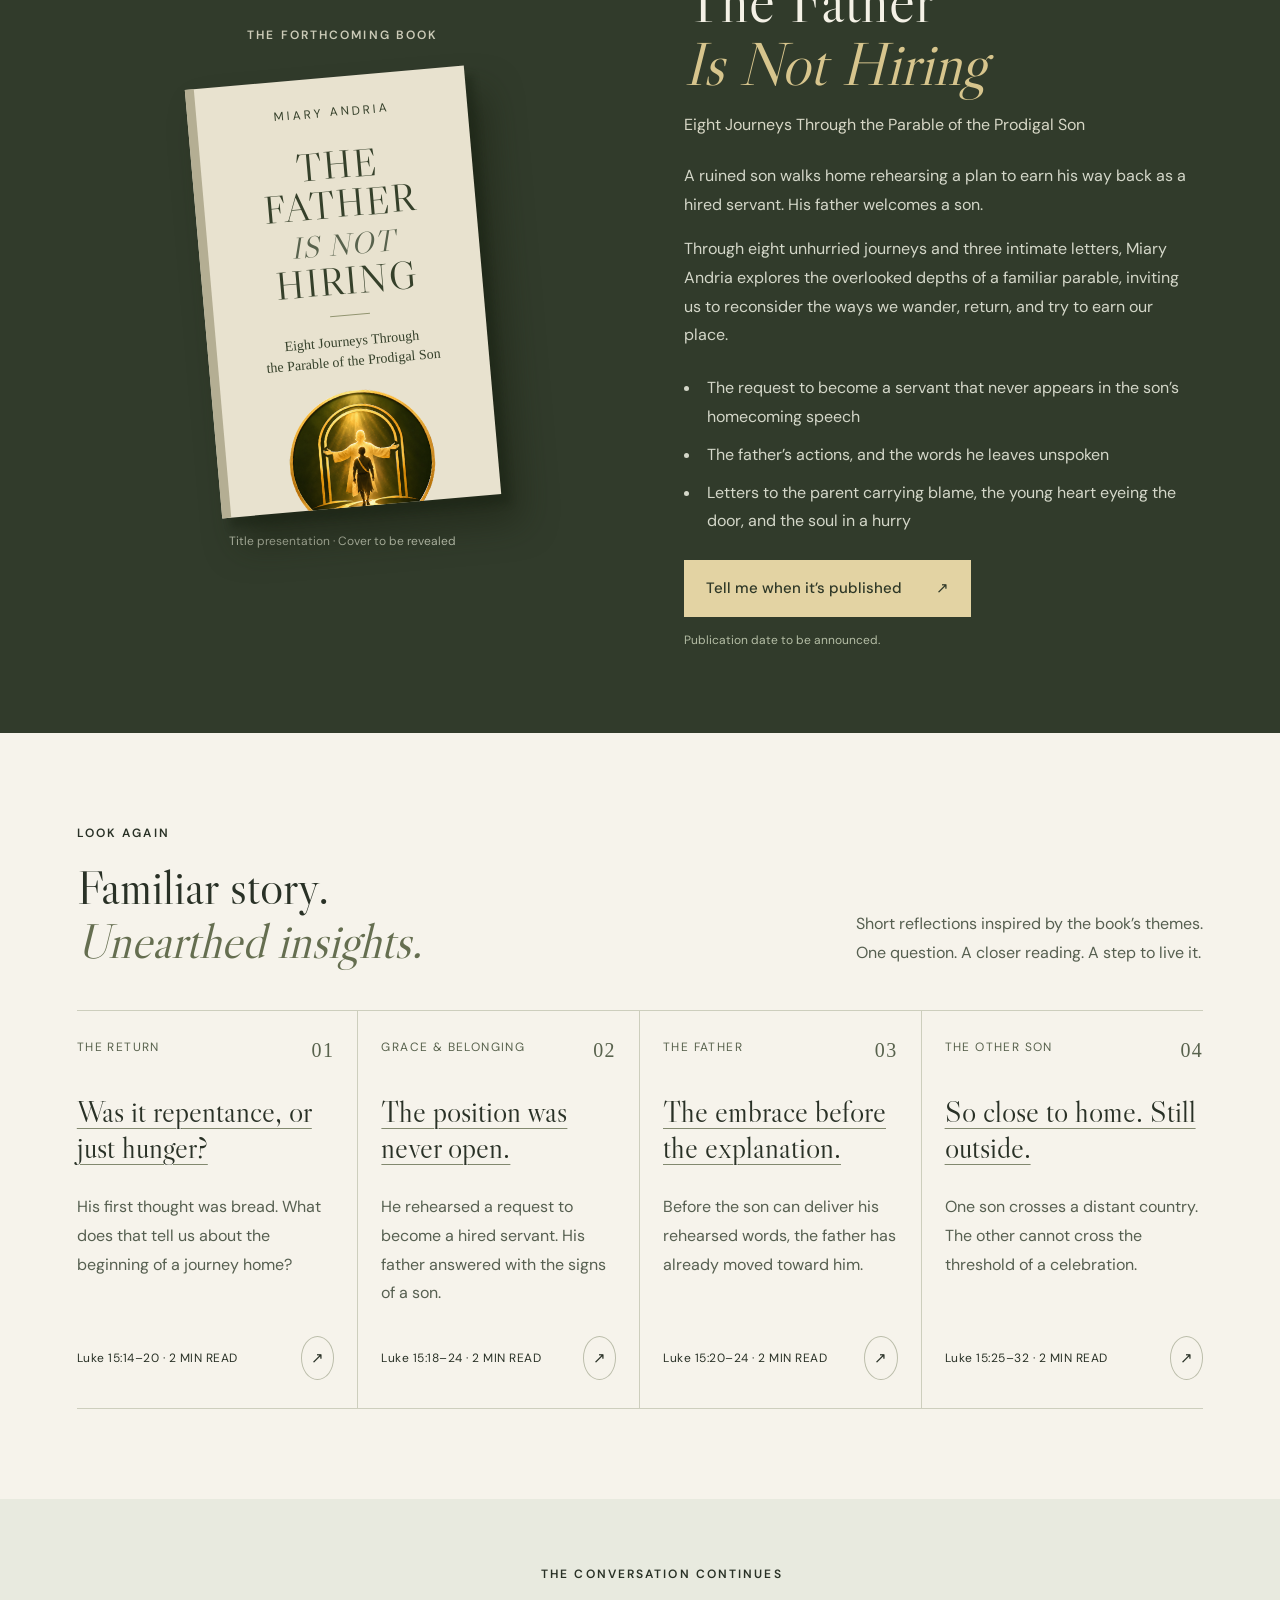
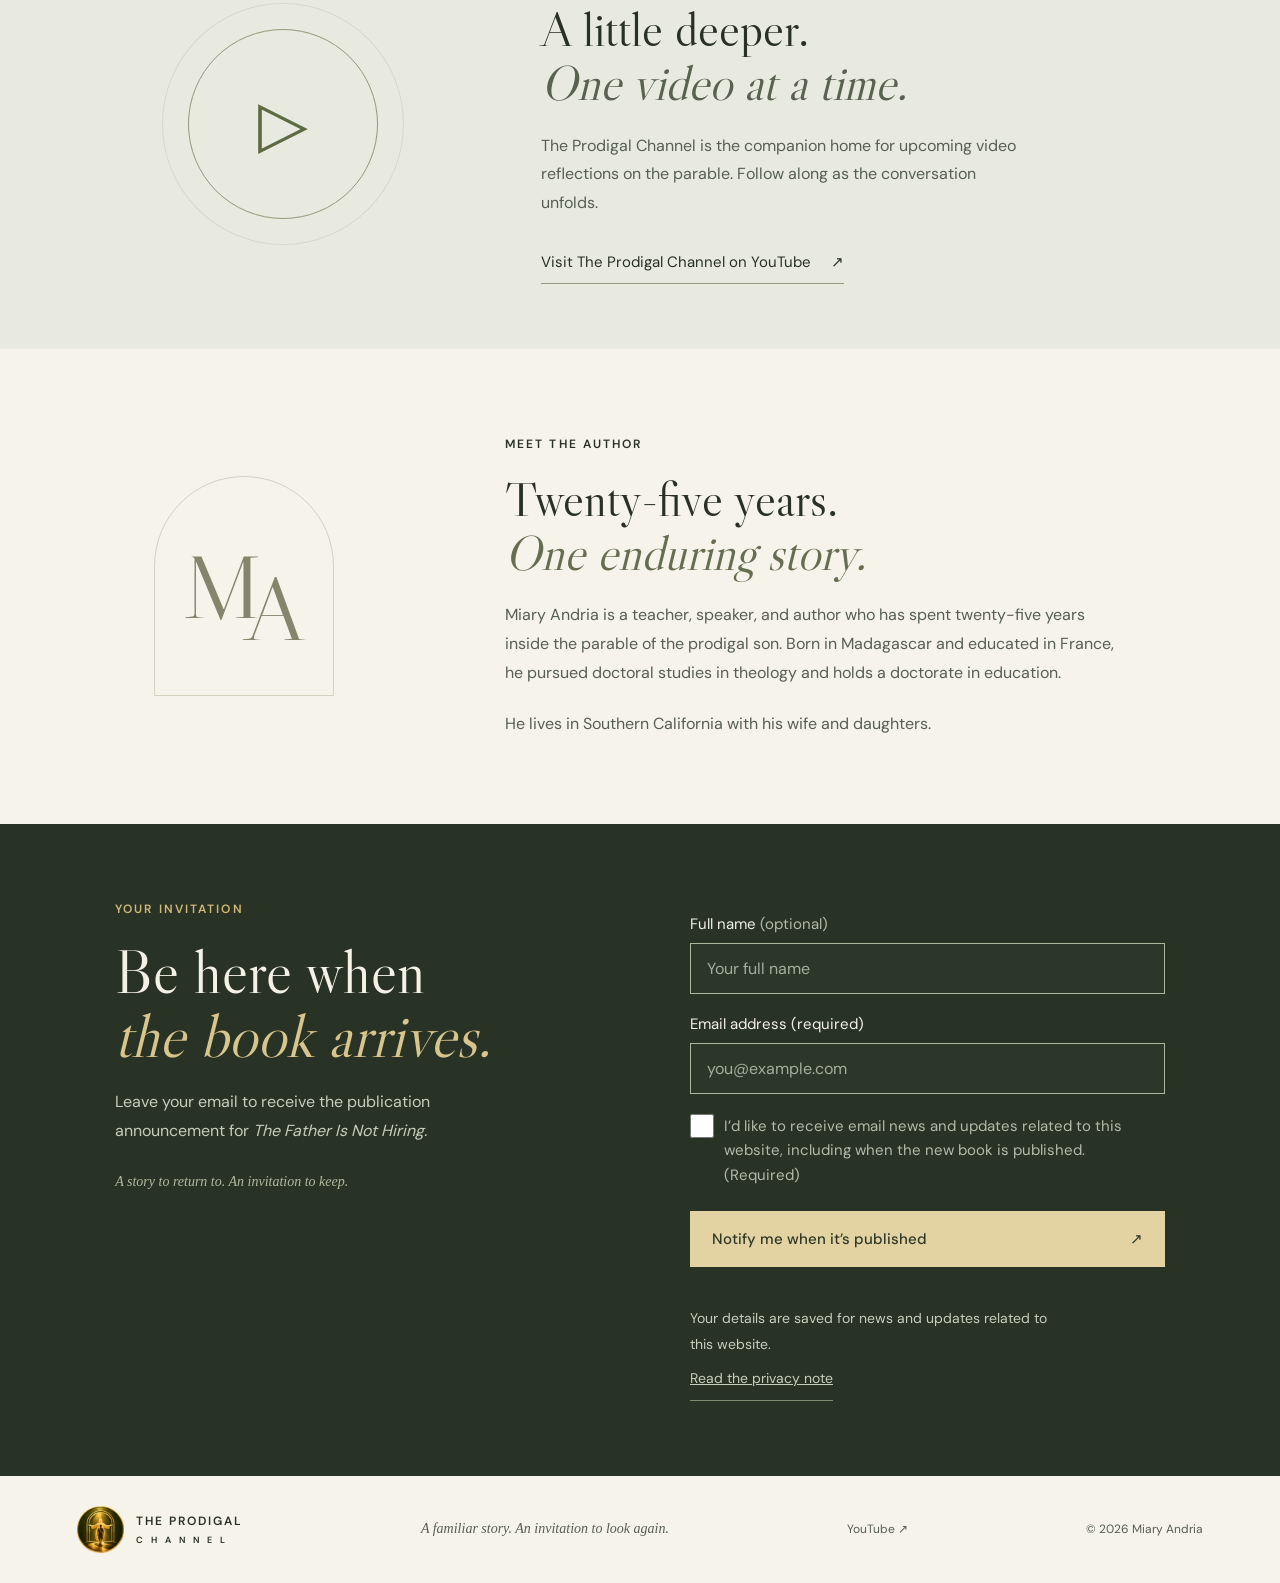
==== commit 1f85fd1e: "Make the opening question the page's typographic peak Set the central question large and left-aligne" ====
--- a/index.html
+++ b/index.html
@@ -6,8 +6,8 @@
   <title>The Prodigal Channel | The Father Is Not Hiring</title>
   <meta name="description" content="A familiar story. Unearthed insights. Explore the parable of the prodigal son and discover the forthcoming book by Miary Andria.">
   <link rel="icon" href="images/prodigal.png">
-  <link rel="stylesheet" href="css/style.css">
-  <script src="js/main.js" defer></script>
+  <link rel="stylesheet" href="css/style.css?v=3">
+  <script src="js/main.js?v=3" defer></script>
 </head>
 <body>
   <a class="skip-link" href="#main-content">Skip to main content</a>
@@ -30,7 +30,7 @@
     <!-- Hero -->
     <section class="hero">
       <div class="hero-copy">
-        <div class="eyebrow"><span></span> AN ANCIENT STORY. AN OPEN INVITATION.</div>
+        <div class="eyebrow hero-eyebrow"><span></span> AN ANCIENT STORY. AN OPEN INVITATION.</div>
         <h1>You know the story.<br><em>Come a little<br>closer.</em></h1>
         <p>A son who wandered. A father who ran.<br>And depths we are still discovering.</p>
         <p class="hero-small">Unearthed insights and practical lessons from the parable of the prodigal son, with author Miary Andria.</p>
@@ -48,11 +48,14 @@
     </section>
 
     <!-- Opening question -->
-    <section class="opening">
-      <span class="eyebrow">A QUESTION WORTH SITTING WITH</span>
-      <h2>Was he returning to his father,<br>or merely to his father’s <em>table?</em></h2>
-      <p>The first thought of the hungry son is that the servants back home have bread. A familiar verse becomes an invitation to look again, with honesty, curiosity, and room for grace.</p>
-      <button class="text-link" aria-haspopup="dialog" data-dialog="dialog-hunger">Begin with this question <span aria-hidden="true">↗</span></button>
+    <section class="opening" aria-labelledby="opening-question">
+      <div class="opening-inner">
+        <h2 id="opening-question">Was he returning to his father,<br> or merely to his father’s <em>table?</em></h2>
+        <div class="opening-follow">
+          <p>The first thought of the hungry son is that the servants back home have bread. A familiar verse becomes an invitation to look again, with honesty, curiosity, and room for grace.</p>
+          <button class="text-link" aria-haspopup="dialog" data-dialog="dialog-hunger">Begin with this question <span aria-hidden="true">↗</span></button>
+        </div>
+      </div>
     </section>
 
     <!-- The book -->
--- a/css/style.css
+++ b/css/style.css
@@ -279,21 +279,41 @@
 /* ---------- Opening question ---------- */
 
 .opening {
-  text-align: center;
   background: #eeeee4;
   border-top: 1px solid #dedfd3;
-  padding: 77px 24px 86px;
+  padding: clamp(72px, 10vw, 150px) 6% clamp(64px, 8vw, 120px);
+}
+.opening-inner {
+  max-width: calc(1440px - 12%);
+  margin: auto;
 }
 .opening h2 {
-  margin: 22px 0;
-  font-size: 45px;
-  line-height: 1.14;
+  letter-spacing: -0.025em;
+  text-wrap: balance;
+  margin: 0;
+  font-size: clamp(2.5rem, 6.9vw, 6rem);
+  line-height: 1.02;
+}
+.opening h2 em {
+  font-style: italic;
+}
+.opening-follow {
+  border-top: 1px solid #cdcebd;
+  grid-template-columns: minmax(0, 36rem) auto;
+  justify-content: space-between;
+  align-items: end;
+  gap: 24px 60px;
+  margin-top: clamp(40px, 5vw, 72px);
+  padding-top: 28px;
+  display: grid;
 }
 .opening p {
-  max-width: 570px;
   color: var(--muted);
-  margin: 0 auto 24px;
+  margin: 0;
   font-size: 14px;
+}
+.opening-follow .text-link {
+  justify-self: start;
 }
 
 /* ---------- The book ---------- */
@@ -325,7 +345,7 @@
   overflow: hidden;
   transform: rotate(-5deg);
   box-shadow:
-    14px 14px #18231555,
+    8px 10px 6px #18231566,
     18px 28px 34px #19201080;
 }
 .cover-top {
@@ -836,11 +856,8 @@
   .verse {
     font-size: 7px;
   }
-  .opening {
-    padding: 55px 7%;
-  }
-  .opening h2 {
-    font-size: 36px;
+  .opening-follow {
+    grid-template-columns: minmax(0, 1fr);
   }
   .book-section {
     grid-template-columns: 1fr;
@@ -1135,6 +1152,12 @@
 em {
   color: #656e50;
 }
+.youtube h2 em {
+  color: #59624f;
+}
+.eyebrow.hero-eyebrow {
+  font-size: 0.875rem;
+}
 .book-copy h2 em,
 .signup h2 em {
   color: #d7c58d;
@@ -1307,7 +1330,7 @@
   }
   .brand-sub {
     letter-spacing: 2px;
-    font-size: 0.625rem;
+    font-size: 0.6875rem;
   }
   .hero {
     padding-top: 35px;
@@ -1336,7 +1359,6 @@
   .signup .button {
     gap: 10px;
   }
-  .opening h2,
   .section-heading h2,
   .author h2,
   .youtube h2,
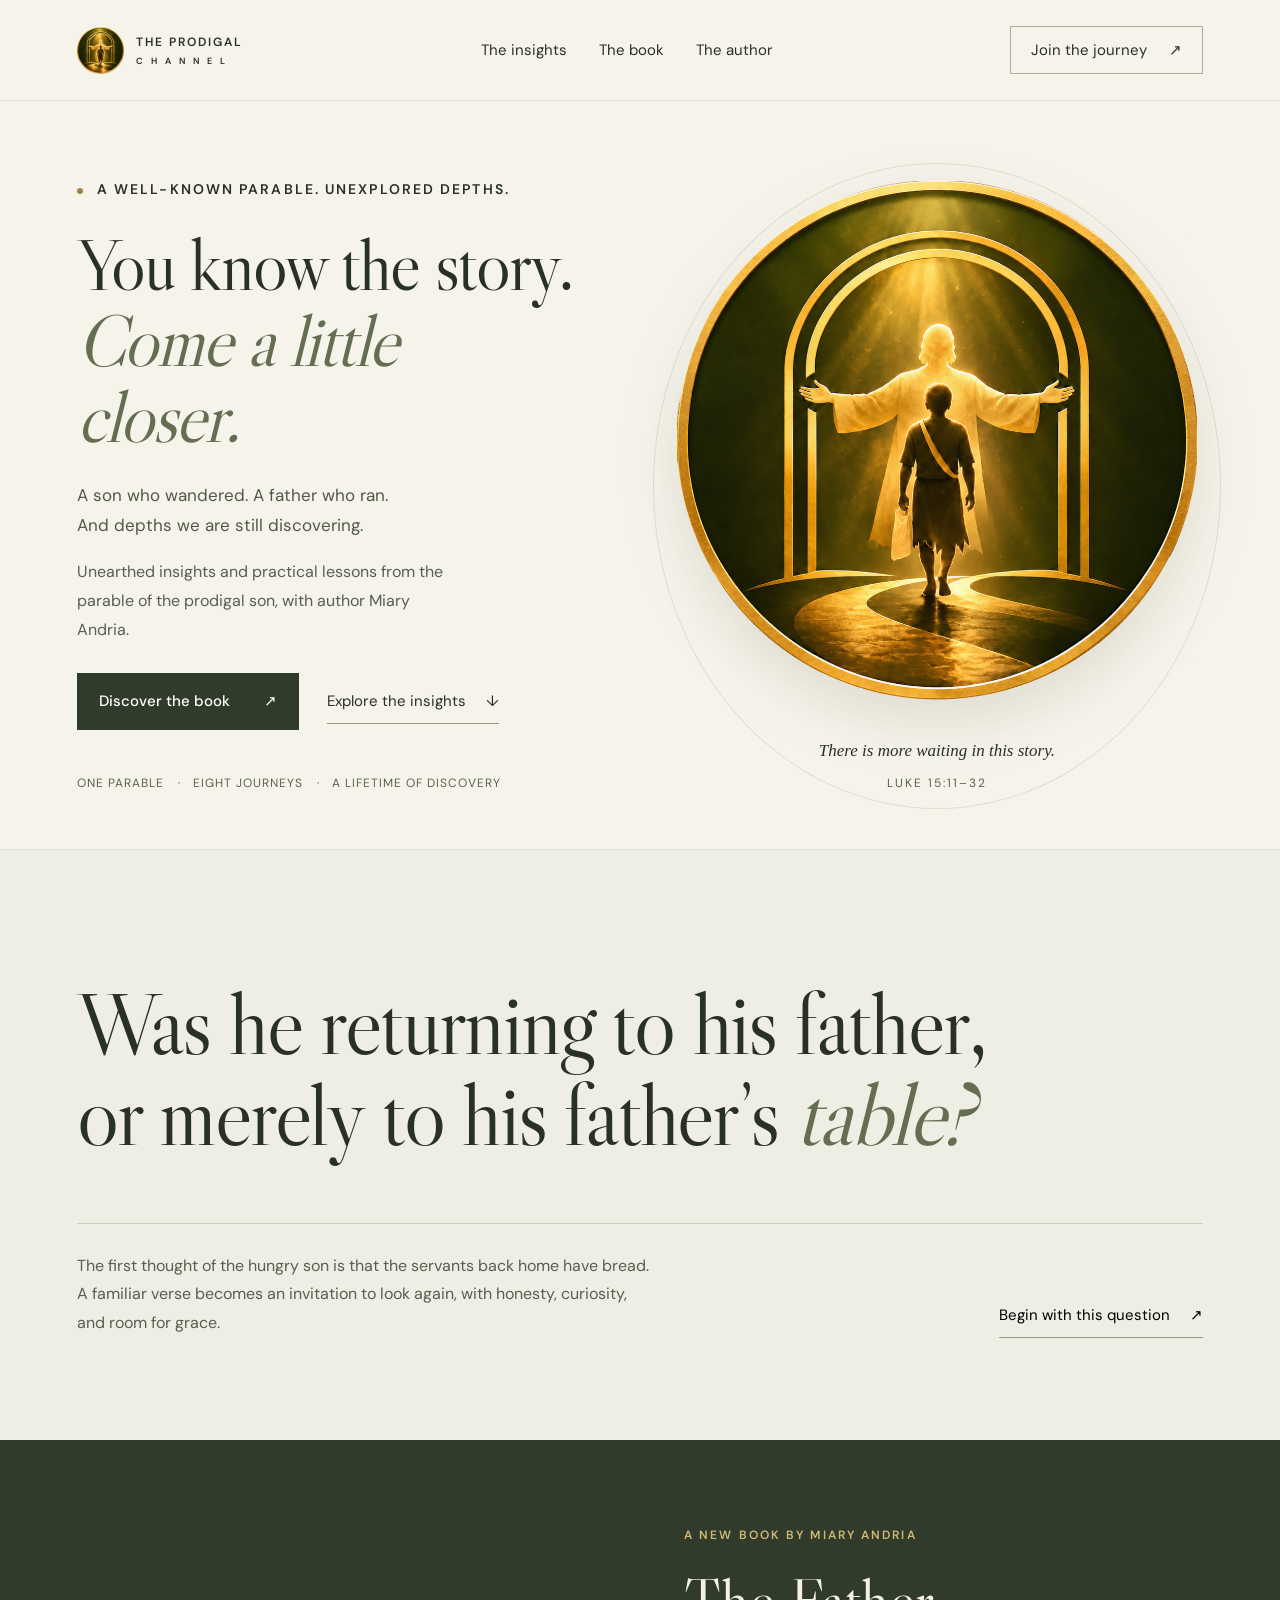
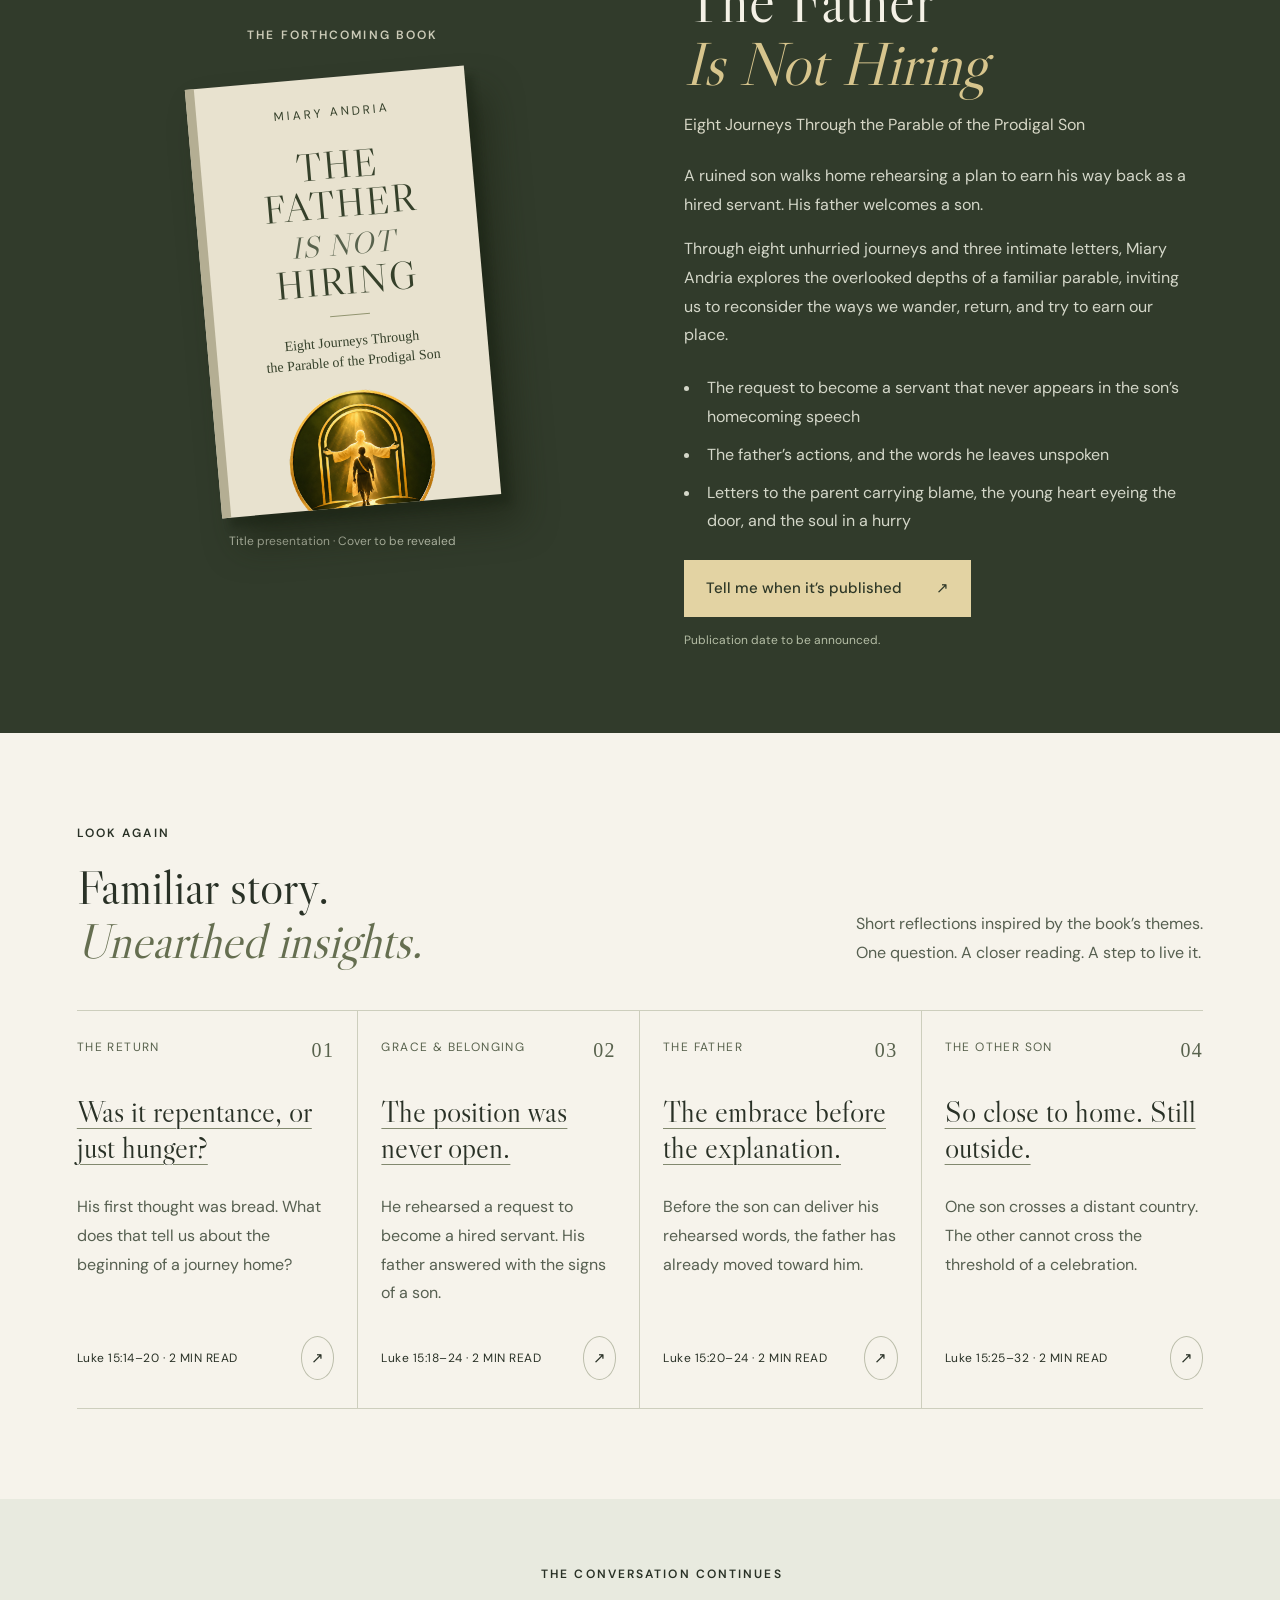
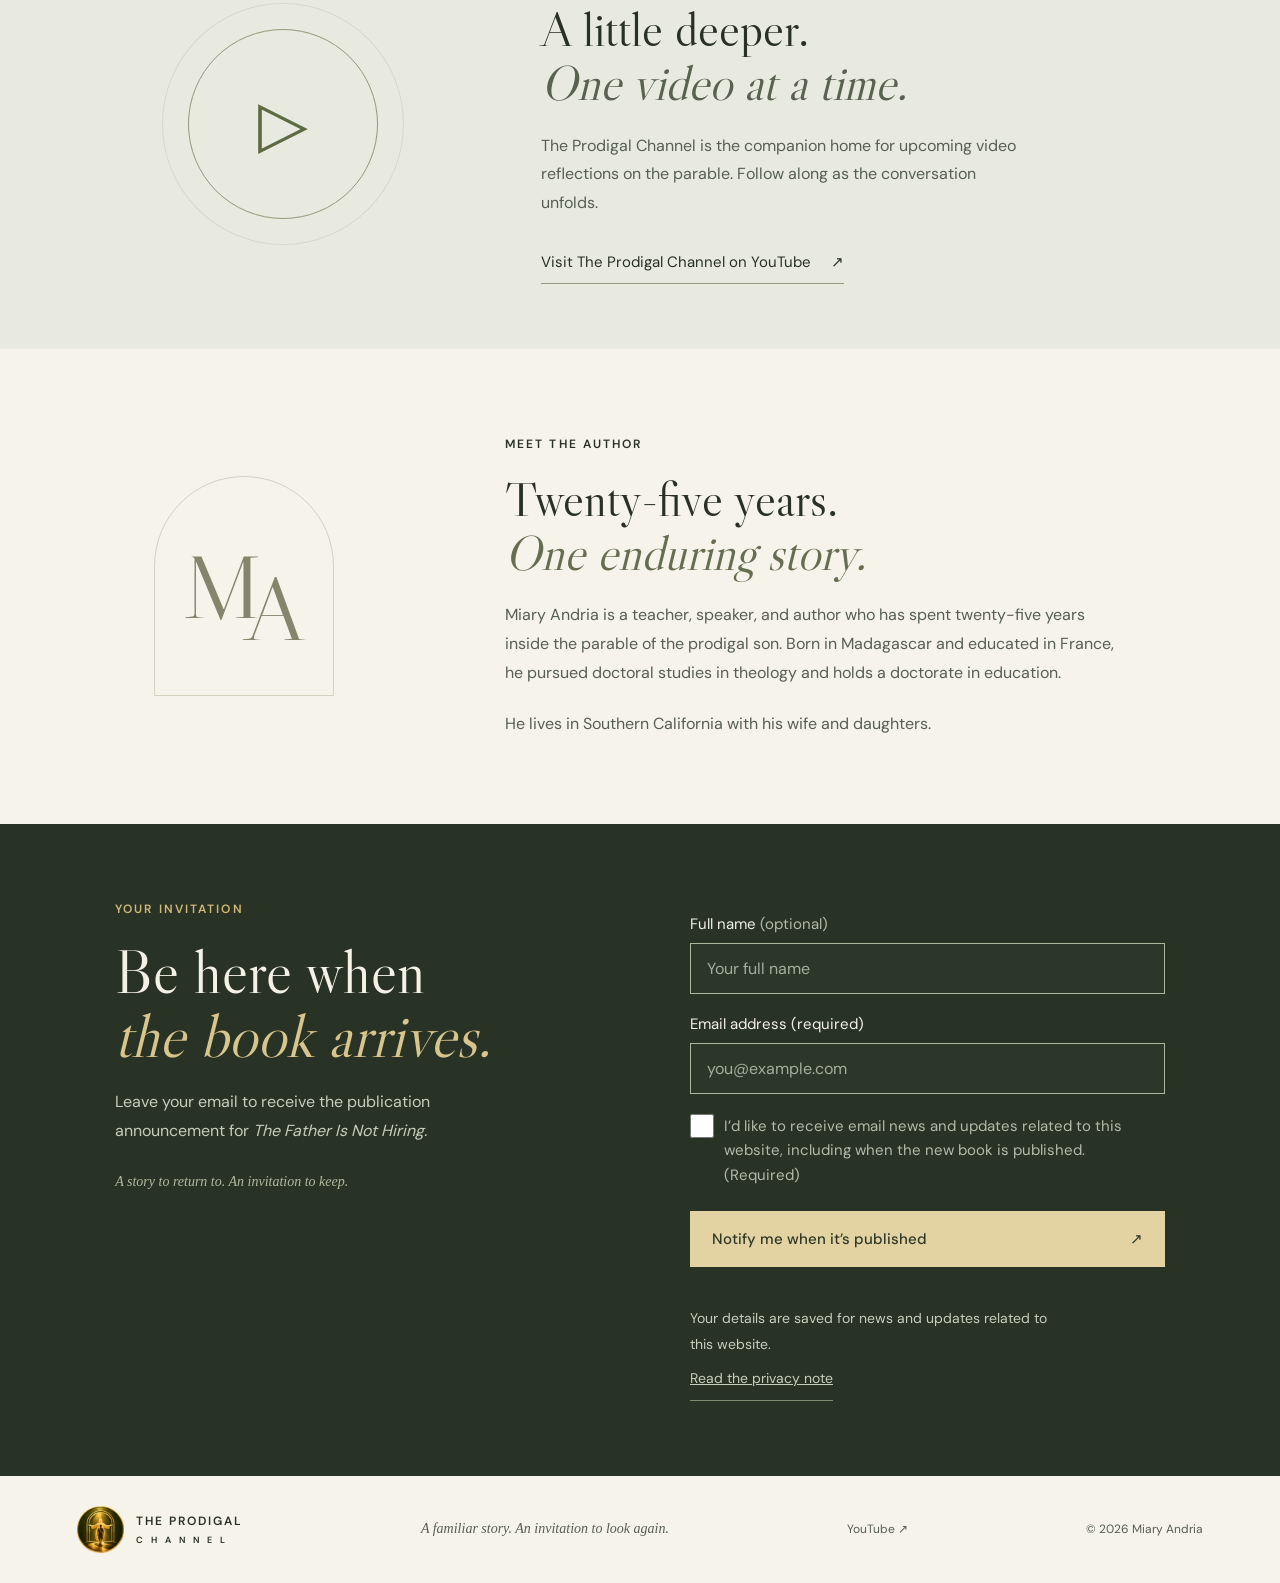
==== commit 3b760406: "Reword the hero label Co-Authored-By: Claude Opus 5.5 <noreply@anthropic.com>" ====
--- a/index.html
+++ b/index.html
@@ -30,7 +30,7 @@
     <!-- Hero -->
     <section class="hero">
       <div class="hero-copy">
-        <div class="eyebrow hero-eyebrow"><span></span> AN ANCIENT STORY. AN OPEN INVITATION.</div>
+        <div class="eyebrow hero-eyebrow"><span></span> A WELL-KNOWN PARABLE. UNEXPLORED DEPTHS.</div>
         <h1>You know the story.<br><em>Come a little<br>closer.</em></h1>
         <p>A son who wandered. A father who ran.<br>And depths we are still discovering.</p>
         <p class="hero-small">Unearthed insights and practical lessons from the parable of the prodigal son, with author Miary Andria.</p>
